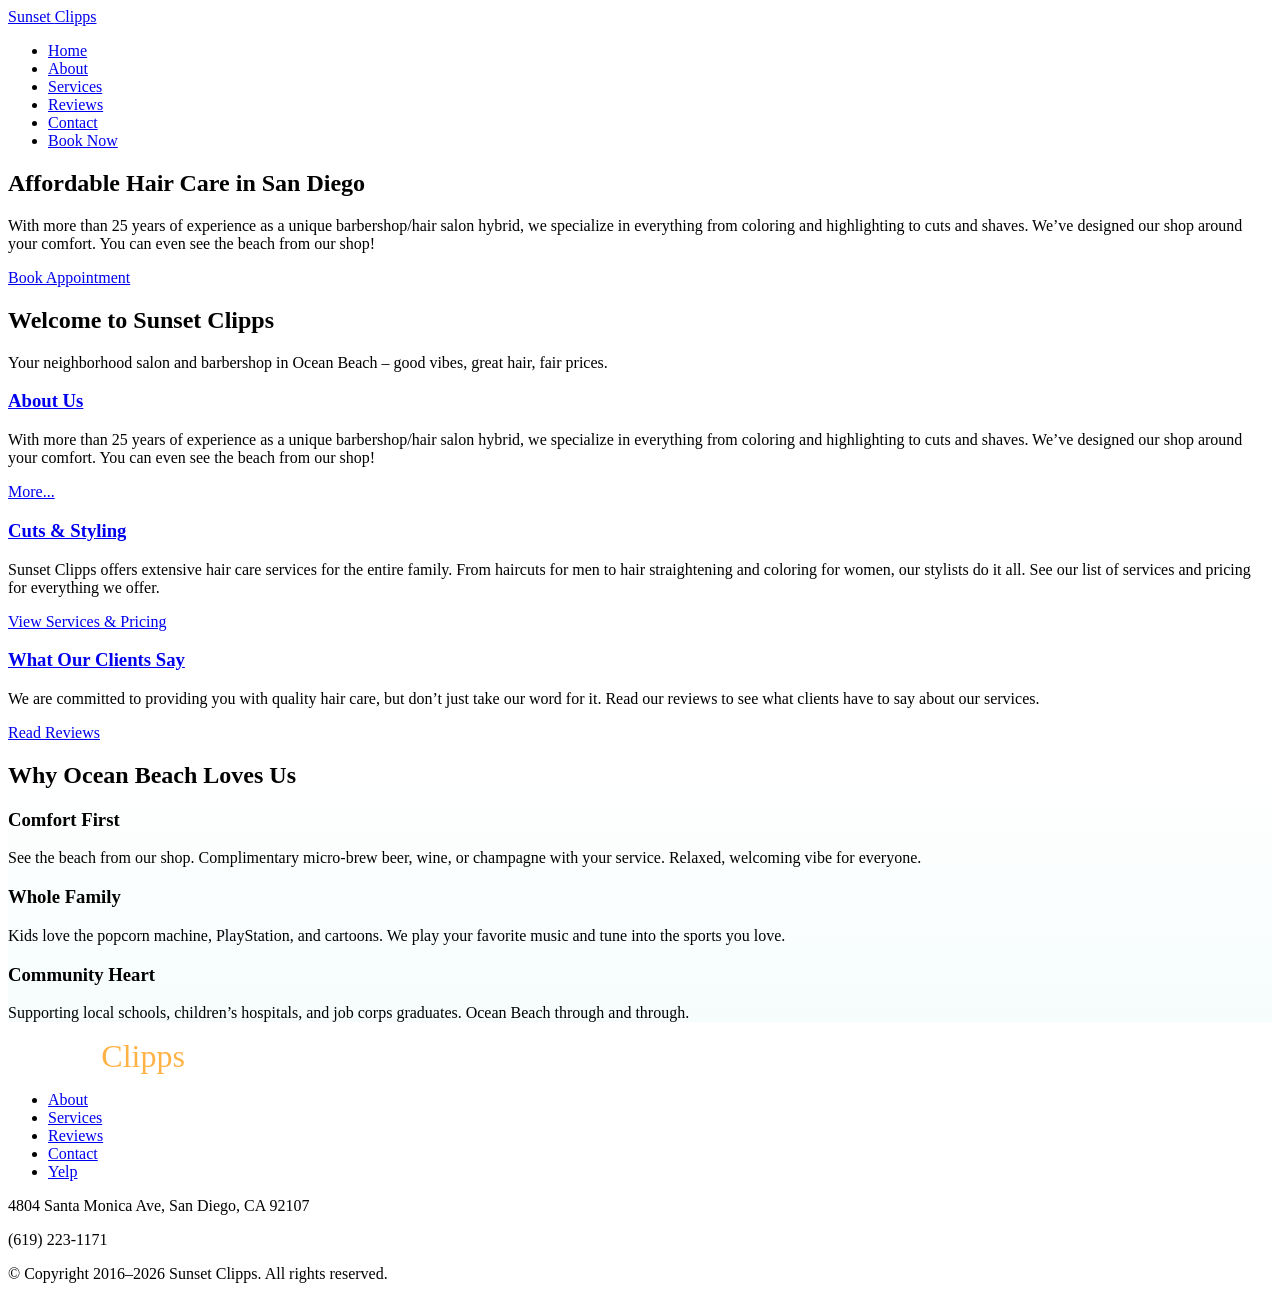
==== index.html @ 861f136c "Add Sunset Clipps website source files (HTML, CSS, JS)" ====
<!DOCTYPE html>
<html lang="en">
<head>
  <meta charset="UTF-8">
  <meta name="viewport" content="width=device-width, initial-scale=1.0">
  <title>Sunset Clipps | Affordable Hair Care in Ocean Beach, San Diego</title>
  <meta name="description" content="Sunset Clipps – Unique barbershop/hair salon hybrid in Ocean Beach, San Diego. Expert cuts, color, and styling for the whole family. See the beach from our shop!">
  <link rel="stylesheet" href="styles.css">
</head>
<body>
  <header>
    <nav>
      <a href="index.html" class="logo">Sunset <span>Clipps</span></a>
      <ul class="nav-links">
        <li><a href="index.html" class="active">Home</a></li>
        <li><a href="about.html">About</a></li>
        <li><a href="services.html">Services</a></li>
        <li><a href="reviews.html">Reviews</a></li>
        <li><a href="contact.html">Contact</a></li>
        <li><a href="https://squareup.com/appointments/book/OU84EJ/sunset-clipps" class="cta-btn" target="_blank">Book Now</a></li>
      </ul>
      <div class="hamburger">
        <span></span>
        <span></span>
        <span></span>
      </div>
    </nav>
  </header>

  <section class="hero">
    <div>
      <h1>Affordable Hair Care in San Diego</h1>
      <p>With more than 25 years of experience as a unique barbershop/hair salon hybrid, we specialize in everything from coloring and highlighting to cuts and shaves. We’ve designed our shop around your comfort. You can even see the beach from our shop!</p>
      <a href="https://squareup.com/appointments/book/OU84EJ/sunset-clipps" class="cta-btn" target="_blank">Book Appointment</a>
    </div>
  </section>

  <section>
    <h2 class="section-title">Welcome to Sunset Clipps</h2>
    <p class="section-subtitle">Your neighborhood salon and barbershop in Ocean Beach – good vibes, great hair, fair prices.</p>
    
    <div class="cards">
      <div class="card">
        <h3><a href="about.html">About Us</a></h3>
        <p>With more than 25 years of experience as a unique barbershop/hair salon hybrid, we specialize in everything from coloring and highlighting to cuts and shaves. We’ve designed our shop around your comfort. You can even see the beach from our shop!</p>
        <a href="about.html">More...</a>
      </div>
      <div class="card">
        <h3><a href="services.html">Cuts & Styling</a></h3>
        <p>Sunset Clipps offers extensive hair care services for the entire family. From haircuts for men to hair straightening and coloring for women, our stylists do it all. See our list of services and pricing for everything we offer.</p>
        <a href="services.html">View Services & Pricing</a>
      </div>
      <div class="card">
        <h3><a href="reviews.html">What Our Clients Say</a></h3>
        <p>We are committed to providing you with quality hair care, but don’t just take our word for it. Read our reviews to see what clients have to say about our services.</p>
        <a href="reviews.html">Read Reviews</a>
      </div>
    </div>
  </section>

  <section style="background: linear-gradient(180deg, transparent, rgba(78, 205, 196, 0.05));">
    <h2 class="section-title">Why Ocean Beach Loves Us</h2>
    <div class="cards">
      <div class="card">
        <h3>Comfort First</h3>
        <p>See the beach from our shop. Complimentary micro-brew beer, wine, or champagne with your service. Relaxed, welcoming vibe for everyone.</p>
      </div>
      <div class="card">
        <h3>Whole Family</h3>
        <p>Kids love the popcorn machine, PlayStation, and cartoons. We play your favorite music and tune into the sports you love.</p>
      </div>
      <div class="card">
        <h3>Community Heart</h3>
        <p>Supporting local schools, children’s hospitals, and job corps graduates. Ocean Beach through and through.</p>
      </div>
    </div>
  </section>

  <footer>
    <div class="footer-content">
      <a href="index.html" class="logo" style="color: white; font-size: 2rem;">Sunset <span style="color: #FFB347;">Clipps</span></a>
      <ul class="footer-links">
        <li><a href="about.html">About</a></li>
        <li><a href="services.html">Services</a></li>
        <li><a href="reviews.html">Reviews</a></li>
        <li><a href="contact.html">Contact</a></li>
        <li><a href="https://www.yelp.com/biz/sunset-clipps-san-diego" target="_blank">Yelp</a></li>
      </ul>
      <p>4804 Santa Monica Ave, San Diego, CA 92107</p>
      <p>(619) 223-1171</p>
      <p>&copy; Copyright 2016–2026 Sunset Clipps. All rights reserved.</p>
    </div>
  </footer>

  <script src="script.js"></script>
</body>
</html>
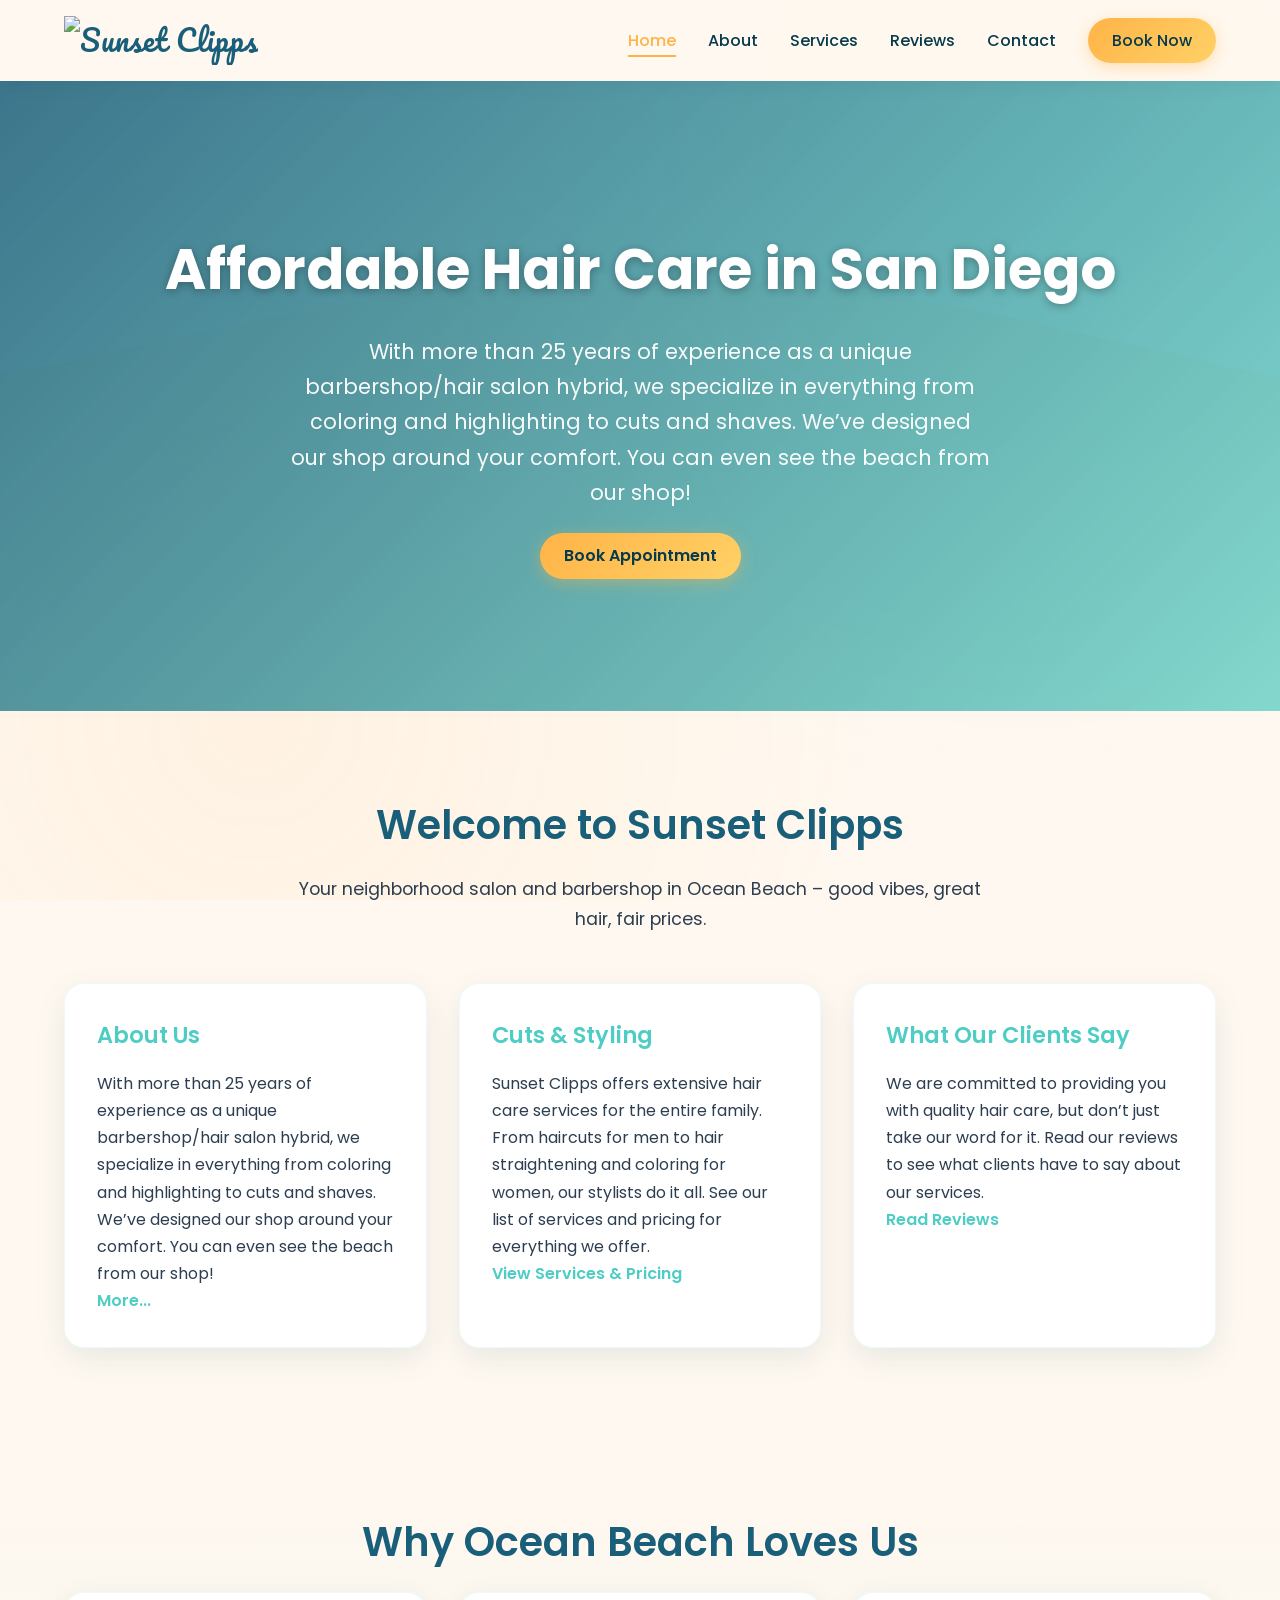
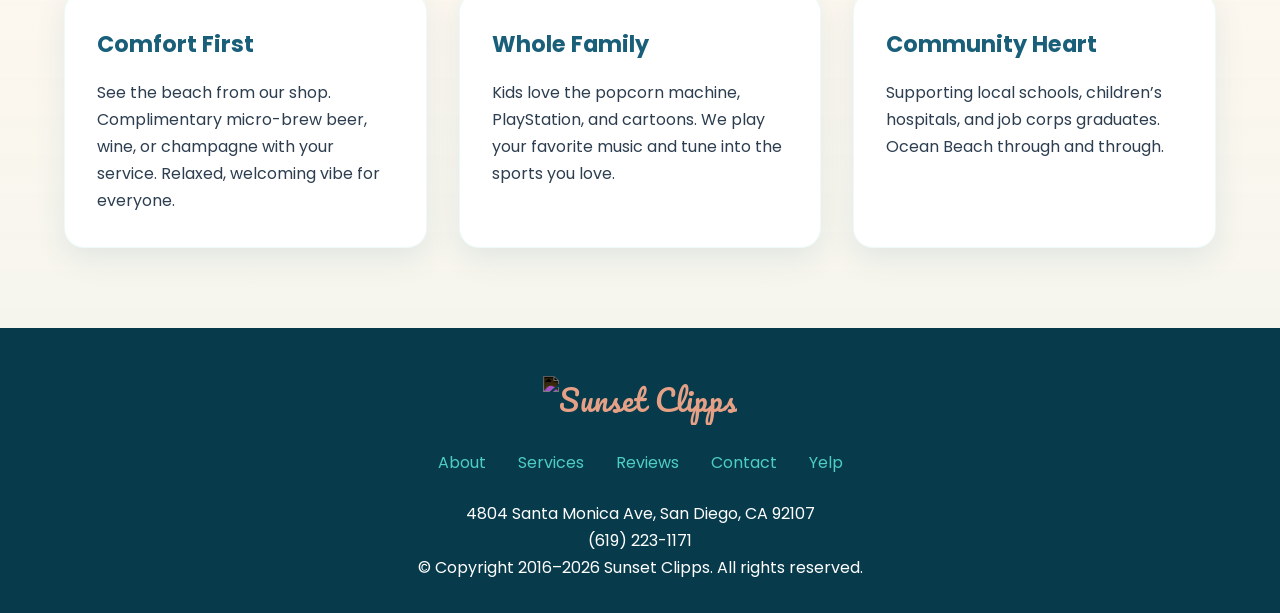
==== commit 663a4c32: "Replace text logos with original Sunset Clipps logo image" ====
--- a/index.html
+++ b/index.html
@@ -10,7 +10,7 @@
 <body>
   <header>
     <nav>
-      <a href="index.html" class="logo">Sunset <span>Clipps</span></a>
+      <a href="index.html" class="logo"><img src="https://www.sunsetclipps.com/images/logo_sunsetclips360.png" alt="Sunset Clipps" style="height: 50px; width: auto;"></a>
       <ul class="nav-links">
         <li><a href="index.html" class="active">Home</a></li>
         <li><a href="about.html">About</a></li>
@@ -78,7 +78,7 @@
 
   <footer>
     <div class="footer-content">
-      <a href="index.html" class="logo" style="color: white; font-size: 2rem;">Sunset <span style="color: #FFB347;">Clipps</span></a>
+      <a href="index.html" class="logo"><img src="https://www.sunsetclipps.com/images/logo_sunsetclips360.png" alt="Sunset Clipps" style="height: 60px; width: auto; filter: invert(1);"></a>
       <ul class="footer-links">
         <li><a href="about.html">About</a></li>
         <li><a href="services.html">Services</a></li>
--- a/styles.css
+++ b/styles.css
@@ -0,0 +1,385 @@
+@import url('https://fonts.googleapis.com/css2?family=Poppins:wght@300;400;500;600;700&family=Pacifico&display=swap');
+
+:root {
+  --ocean: #1A5F7A;
+  --teal: #4ECDC4;
+  --sunset: #FFB347;
+  --gold: #FFD166;
+  --sand: #FFF8F0;
+  --deep: #073B4C;
+  --text: #2C3E50;
+  --light: #F8F9FA;
+  --white: #FFFFFF;
+  --shadow: 0 10px 30px rgba(26, 95, 122, 0.1);
+  --radius: 20px;
+}
+
+* {
+  margin: 0;
+  padding: 0;
+  box-sizing: border-box;
+}
+
+body {
+  font-family: 'Poppins', sans-serif;
+  background: var(--sand);
+  color: var(--text);
+  line-height: 1.7;
+  overflow-x: hidden;
+}
+
+/* Subtle beachy background pattern */
+body::before {
+  content: '';
+  position: fixed;
+  top: 0;
+  left: 0;
+  width: 100%;
+  height: 100%;
+  background: radial-gradient(circle at 20% 80%, rgba(255, 179, 71, 0.08) 0%, transparent 50%),
+              radial-gradient(circle at 80% 20%, rgba(78, 205, 196, 0.08) 0%, transparent 50%);
+  pointer-events: none;
+  z-index: -1;
+}
+
+/* Header */
+header {
+  background: rgba(255, 248, 240, 0.95);
+  backdrop-filter: blur(10px);
+  position: sticky;
+  top: 0;
+  z-index: 1000;
+  box-shadow: 0 2px 20px rgba(0,0,0,0.05);
+}
+
+nav {
+  display: flex;
+  justify-content: space-between;
+  align-items: center;
+  padding: 1rem 5%;
+  max-width: 1400px;
+  margin: 0 auto;
+}
+
+.logo {
+  font-family: 'Pacifico', cursive;
+  font-size: 1.8rem;
+  color: var(--ocean);
+  text-decoration: none;
+  letter-spacing: 1px;
+}
+
+.logo span {
+  color: var(--sunset);
+}
+
+.nav-links {
+  display: flex;
+  list-style: none;
+  gap: 2rem;
+}
+
+.nav-links a {
+  text-decoration: none;
+  color: var(--deep);
+  font-weight: 500;
+  transition: color 0.3s;
+  position: relative;
+}
+
+.nav-links a:hover,
+.nav-links a.active {
+  color: var(--sunset);
+}
+
+.nav-links a::after {
+  content: '';
+  position: absolute;
+  width: 0;
+  height: 2px;
+  bottom: -5px;
+  left: 0;
+  background: var(--sunset);
+  transition: width 0.3s;
+}
+
+.nav-links a:hover::after,
+.nav-links a.active::after {
+  width: 100%;
+}
+
+.cta-btn {
+  background: linear-gradient(135deg, var(--sunset), var(--gold));
+  color: var(--deep);
+  padding: 0.7rem 1.5rem;
+  border-radius: 50px;
+  text-decoration: none;
+  font-weight: 600;
+  transition: transform 0.3s, box-shadow 0.3s;
+  box-shadow: 0 4px 15px rgba(255, 179, 71, 0.4);
+}
+
+.cta-btn:hover {
+  transform: translateY(-2px);
+  box-shadow: 0 6px 20px rgba(255, 179, 71, 0.5);
+}
+
+.hamburger {
+  display: none;
+  flex-direction: column;
+  cursor: pointer;
+  gap: 5px;
+}
+
+.hamburger span {
+  width: 25px;
+  height: 3px;
+  background: var(--ocean);
+  border-radius: 2px;
+  transition: 0.3s;
+}
+
+/* Hero */
+.hero {
+  background: linear-gradient(135deg, rgba(26, 95, 122, 0.85), rgba(78, 205, 196, 0.7)),
+              url('data:image/svg+xml,<svg xmlns="http://www.w3.org/2000/svg" viewBox="0 0 1440 320"><path fill="%23FFB347" fill-opacity="0.1" d="M0,96L48,112C96,128,192,160,288,160C384,160,480,128,576,112C672,96,768,96,864,112C960,128,1056,160,1152,165.3C1248,171,1344,149,1392,138.7L1440,128L1440,320L1392,320C1344,320,1248,320,1152,320C1056,320,960,320,864,320C768,320,672,320,576,320C480,320,384,320,288,320C192,320,96,320,48,320L0,320Z"></path></svg>');
+  background-size: cover;
+  background-position: center;
+  min-height: 70vh;
+  display: flex;
+  align-items: center;
+  justify-content: center;
+  text-align: center;
+  color: white;
+  padding: 4rem 1rem;
+  position: relative;
+}
+
+.hero h1 {
+  font-size: 3.5rem;
+  font-weight: 700;
+  margin-bottom: 1rem;
+  text-shadow: 0 2px 10px rgba(0,0,0,0.3);
+}
+
+.hero p {
+  font-size: 1.3rem;
+  max-width: 700px;
+  margin: 0 auto 2rem;
+  opacity: 0.95;
+}
+
+/* Sections */
+section {
+  padding: 5rem 5%;
+  max-width: 1400px;
+  margin: 0 auto;
+}
+
+.section-title {
+  text-align: center;
+  font-size: 2.5rem;
+  color: var(--ocean);
+  margin-bottom: 1rem;
+  font-weight: 600;
+}
+
+.section-subtitle {
+  text-align: center;
+  color: var(--text);
+  max-width: 700px;
+  margin: 0 auto 3rem;
+  font-size: 1.1rem;
+}
+
+/* Cards */
+.cards {
+  display: grid;
+  grid-template-columns: repeat(auto-fit, minmax(300px, 1fr));
+  gap: 2rem;
+}
+
+.card {
+  background: var(--white);
+  border-radius: var(--radius);
+  padding: 2rem;
+  box-shadow: var(--shadow);
+  transition: transform 0.3s, box-shadow 0.3s;
+  border: 1px solid rgba(78, 205, 196, 0.1);
+}
+
+.card:hover {
+  transform: translateY(-8px);
+  box-shadow: 0 20px 40px rgba(26, 95, 122, 0.15);
+}
+
+.card h3 {
+  color: var(--ocean);
+  margin-bottom: 1rem;
+  font-size: 1.4rem;
+}
+
+.card a {
+  color: var(--teal);
+  font-weight: 600;
+  text-decoration: none;
+}
+
+.card a:hover {
+  color: var(--sunset);
+}
+
+/* Services Table */
+.services-table {
+  width: 100%;
+  border-collapse: collapse;
+  background: white;
+  border-radius: var(--radius);
+  overflow: hidden;
+  box-shadow: var(--shadow);
+  margin: 2rem 0;
+}
+
+.services-table th,
+.services-table td {
+  padding: 1rem 1.5rem;
+  text-align: left;
+  border-bottom: 1px solid #eee;
+}
+
+.services-table th {
+  background: linear-gradient(135deg, var(--ocean), var(--teal));
+  color: white;
+  font-weight: 600;
+}
+
+.services-table tr:hover {
+  background: rgba(78, 205, 196, 0.05);
+}
+
+/* Contact Form */
+.contact-form {
+  max-width: 600px;
+  margin: 0 auto;
+  background: white;
+  padding: 2.5rem;
+  border-radius: var(--radius);
+  box-shadow: var(--shadow);
+}
+
+.form-group {
+  margin-bottom: 1.5rem;
+}
+
+.form-group label {
+  display: block;
+  margin-bottom: 0.5rem;
+  font-weight: 500;
+  color: var(--ocean);
+}
+
+.form-group input,
+.form-group textarea {
+  width: 100%;
+  padding: 0.9rem;
+  border: 2px solid #e0e0e0;
+  border-radius: 12px;
+  font-family: inherit;
+  font-size: 1rem;
+  transition: border-color 0.3s;
+}
+
+.form-group input:focus,
+.form-group textarea:focus {
+  outline: none;
+  border-color: var(--teal);
+}
+
+.form-group textarea {
+  resize: vertical;
+  min-height: 120px;
+}
+
+/* Footer */
+footer {
+  background: var(--deep);
+  color: white;
+  padding: 3rem 5% 2rem;
+  text-align: center;
+}
+
+.footer-content {
+  max-width: 1400px;
+  margin: 0 auto;
+}
+
+.footer-links {
+  display: flex;
+  justify-content: center;
+  gap: 2rem;
+  list-style: none;
+  margin: 1.5rem 0;
+  flex-wrap: wrap;
+}
+
+.footer-links a {
+  color: var(--teal);
+  text-decoration: none;
+}
+
+.footer-links a:hover {
+  color: var(--sunset);
+}
+
+/* Responsive */
+@media (max-width: 768px) {
+  .nav-links {
+    position: fixed;
+    top: 70px;
+    right: -100%;
+    background: white;
+    flex-direction: column;
+    width: 250px;
+    padding: 2rem;
+    box-shadow: -5px 0 20px rgba(0,0,0,0.1);
+    transition: right 0.3s;
+    height: calc(100vh - 70px);
+  }
+
+  .nav-links.active {
+    right: 0;
+  }
+
+  .hamburger {
+    display: flex;
+  }
+
+  .hero h1 {
+    font-size: 2.5rem;
+  }
+
+  .section-title {
+    font-size: 2rem;
+  }
+}
+
+/* Groovy accents */
+.wave {
+  position: absolute;
+  bottom: 0;
+  left: 0;
+  width: 100%;
+  overflow: hidden;
+  line-height: 0;
+}
+
+.wave svg {
+  position: relative;
+  display: block;
+  width: calc(100% + 1.3px);
+  height: 60px;
+}
+
+.wave .shape-fill {
+  fill: var(--sand);
+}
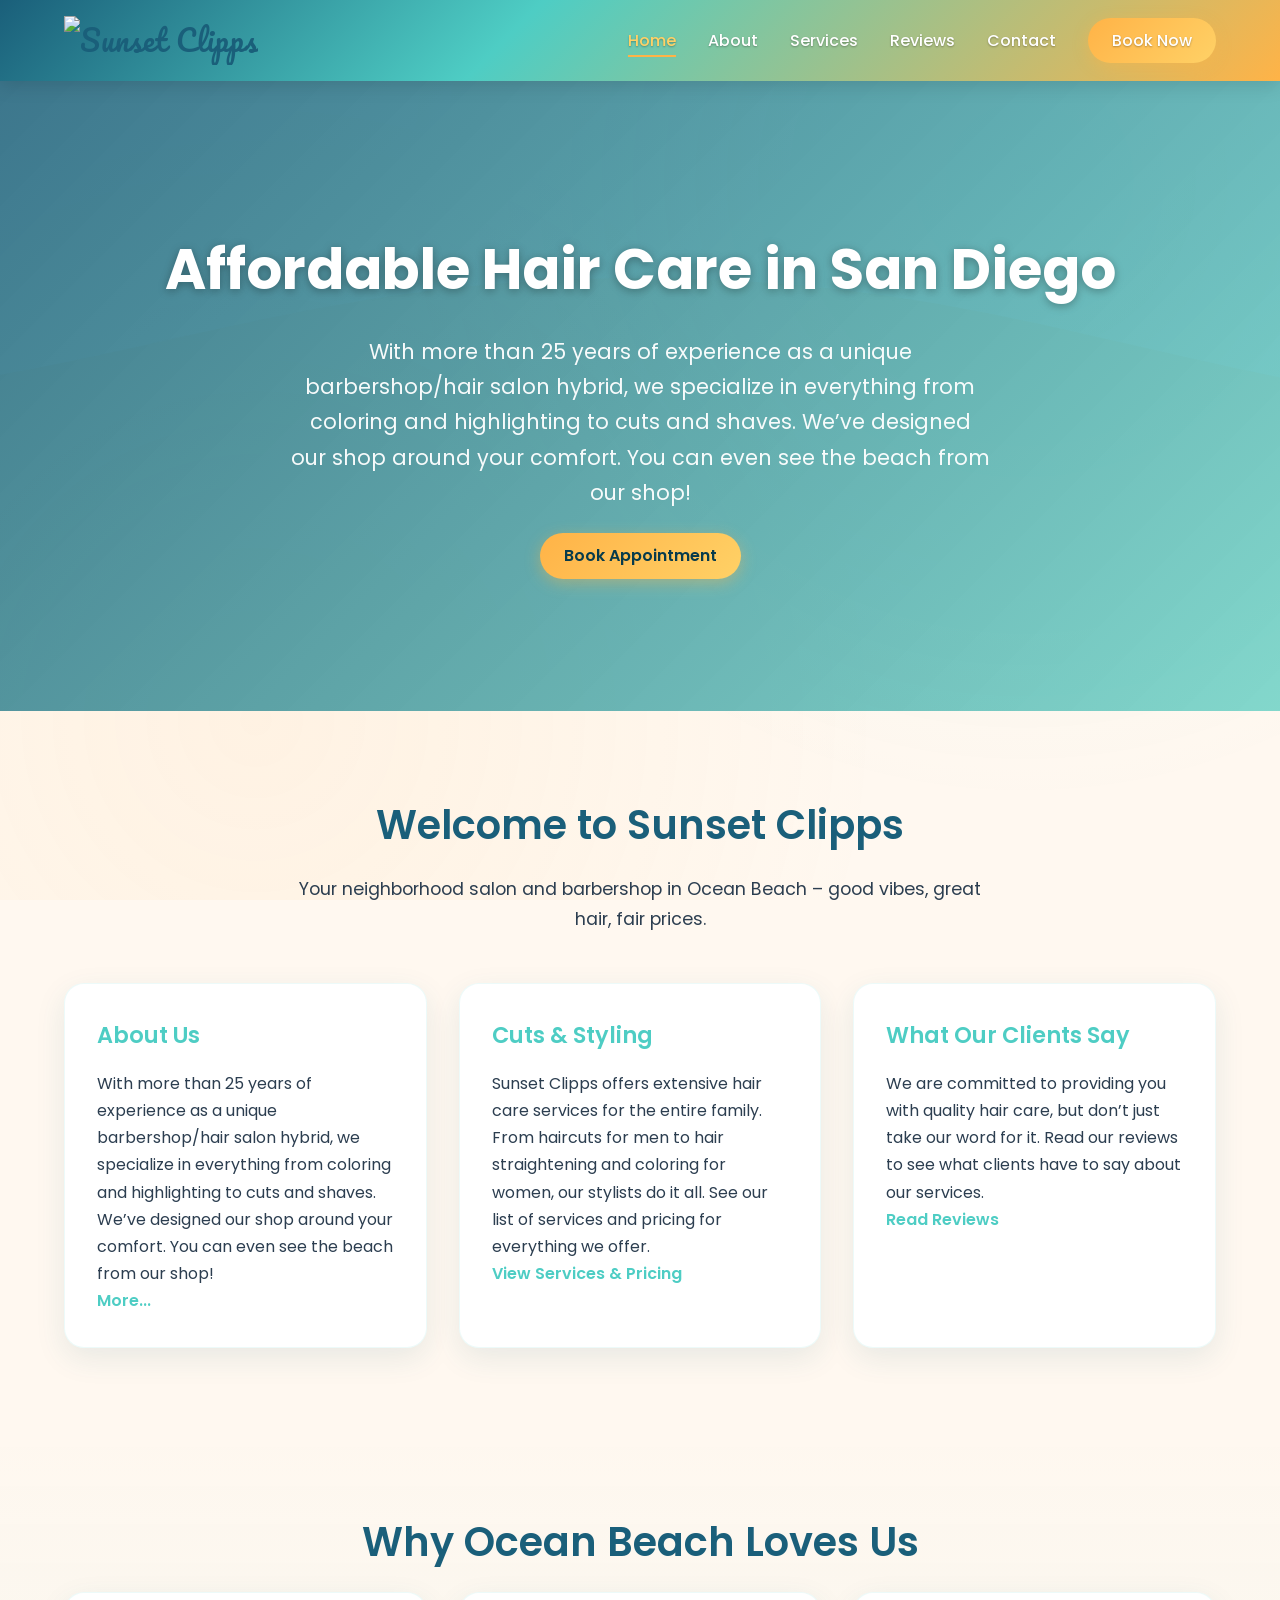
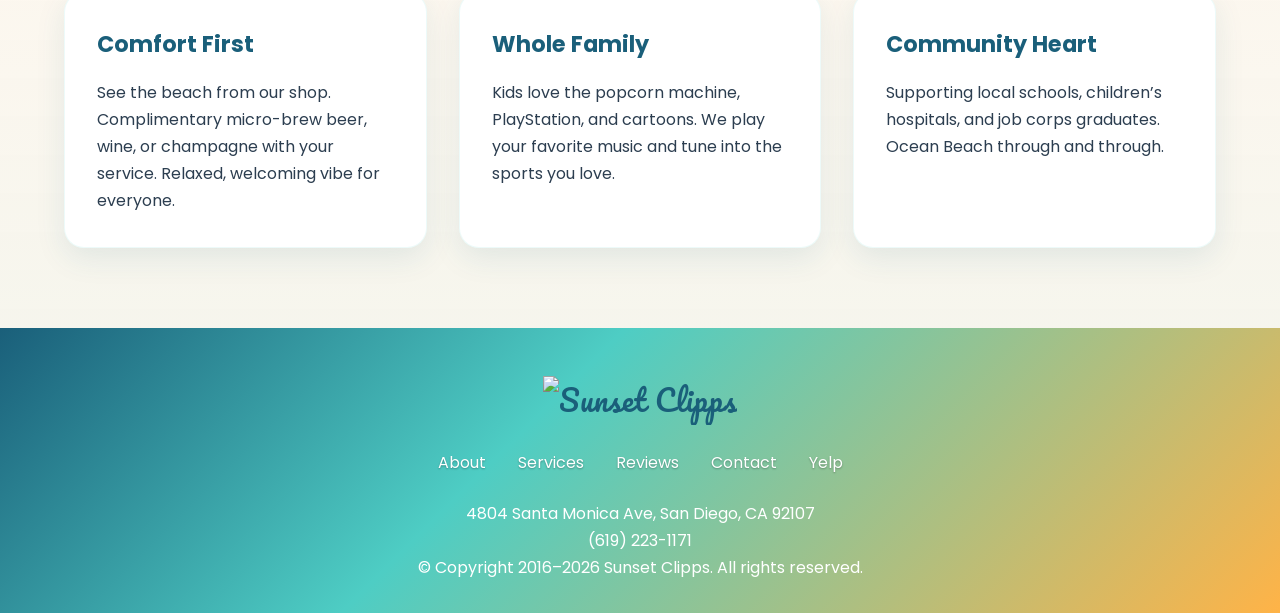
==== commit d9e396a8: "Remove invert filter from footer logos for better visibility on gradient" ====
--- a/index.html
+++ b/index.html
@@ -78,7 +78,7 @@
 
   <footer>
     <div class="footer-content">
-      <a href="index.html" class="logo"><img src="https://www.sunsetclipps.com/images/logo_sunsetclips360.png" alt="Sunset Clipps" style="height: 60px; width: auto; filter: invert(1);"></a>
+      <a href="index.html" class="logo"><img src="https://www.sunsetclipps.com/images/logo_sunsetclips360.png" alt="Sunset Clipps" style="height: 60px; width: auto;"></a>
       <ul class="footer-links">
         <li><a href="about.html">About</a></li>
         <li><a href="services.html">Services</a></li>
--- a/styles.css
+++ b/styles.css
@@ -44,12 +44,11 @@
 
 /* Header */
 header {
-  background: rgba(255, 248, 240, 0.95);
-  backdrop-filter: blur(10px);
+  background: linear-gradient(135deg, #1A5F7A 0%, #4ECDC4 40%, #FFB347 100%);
   position: sticky;
   top: 0;
   z-index: 1000;
-  box-shadow: 0 2px 20px rgba(0,0,0,0.05);
+  box-shadow: 0 2px 20px rgba(0,0,0,0.15);
 }
 
 nav {
@@ -81,15 +80,16 @@
 
 .nav-links a {
   text-decoration: none;
-  color: var(--deep);
+  color: white;
   font-weight: 500;
   transition: color 0.3s;
   position: relative;
+  text-shadow: 0 1px 2px rgba(0,0,0,0.3);
 }
 
 .nav-links a:hover,
 .nav-links a.active {
-  color: var(--sunset);
+  color: #FFD166;
 }
 
 .nav-links a::after {
@@ -134,7 +134,7 @@
 .hamburger span {
   width: 25px;
   height: 3px;
-  background: var(--ocean);
+  background: white;
   border-radius: 2px;
   transition: 0.3s;
 }
@@ -302,7 +302,7 @@
 
 /* Footer */
 footer {
-  background: var(--deep);
+  background: linear-gradient(135deg, #1A5F7A 0%, #4ECDC4 40%, #FFB347 100%);
   color: white;
   padding: 3rem 5% 2rem;
   text-align: center;
@@ -323,12 +323,13 @@
 }
 
 .footer-links a {
-  color: var(--teal);
-  text-decoration: none;
+  color: white;
+  text-decoration: none;
+  text-shadow: 0 1px 2px rgba(0,0,0,0.3);
 }
 
 .footer-links a:hover {
-  color: var(--sunset);
+  color: #FFD166;
 }
 
 /* Responsive */
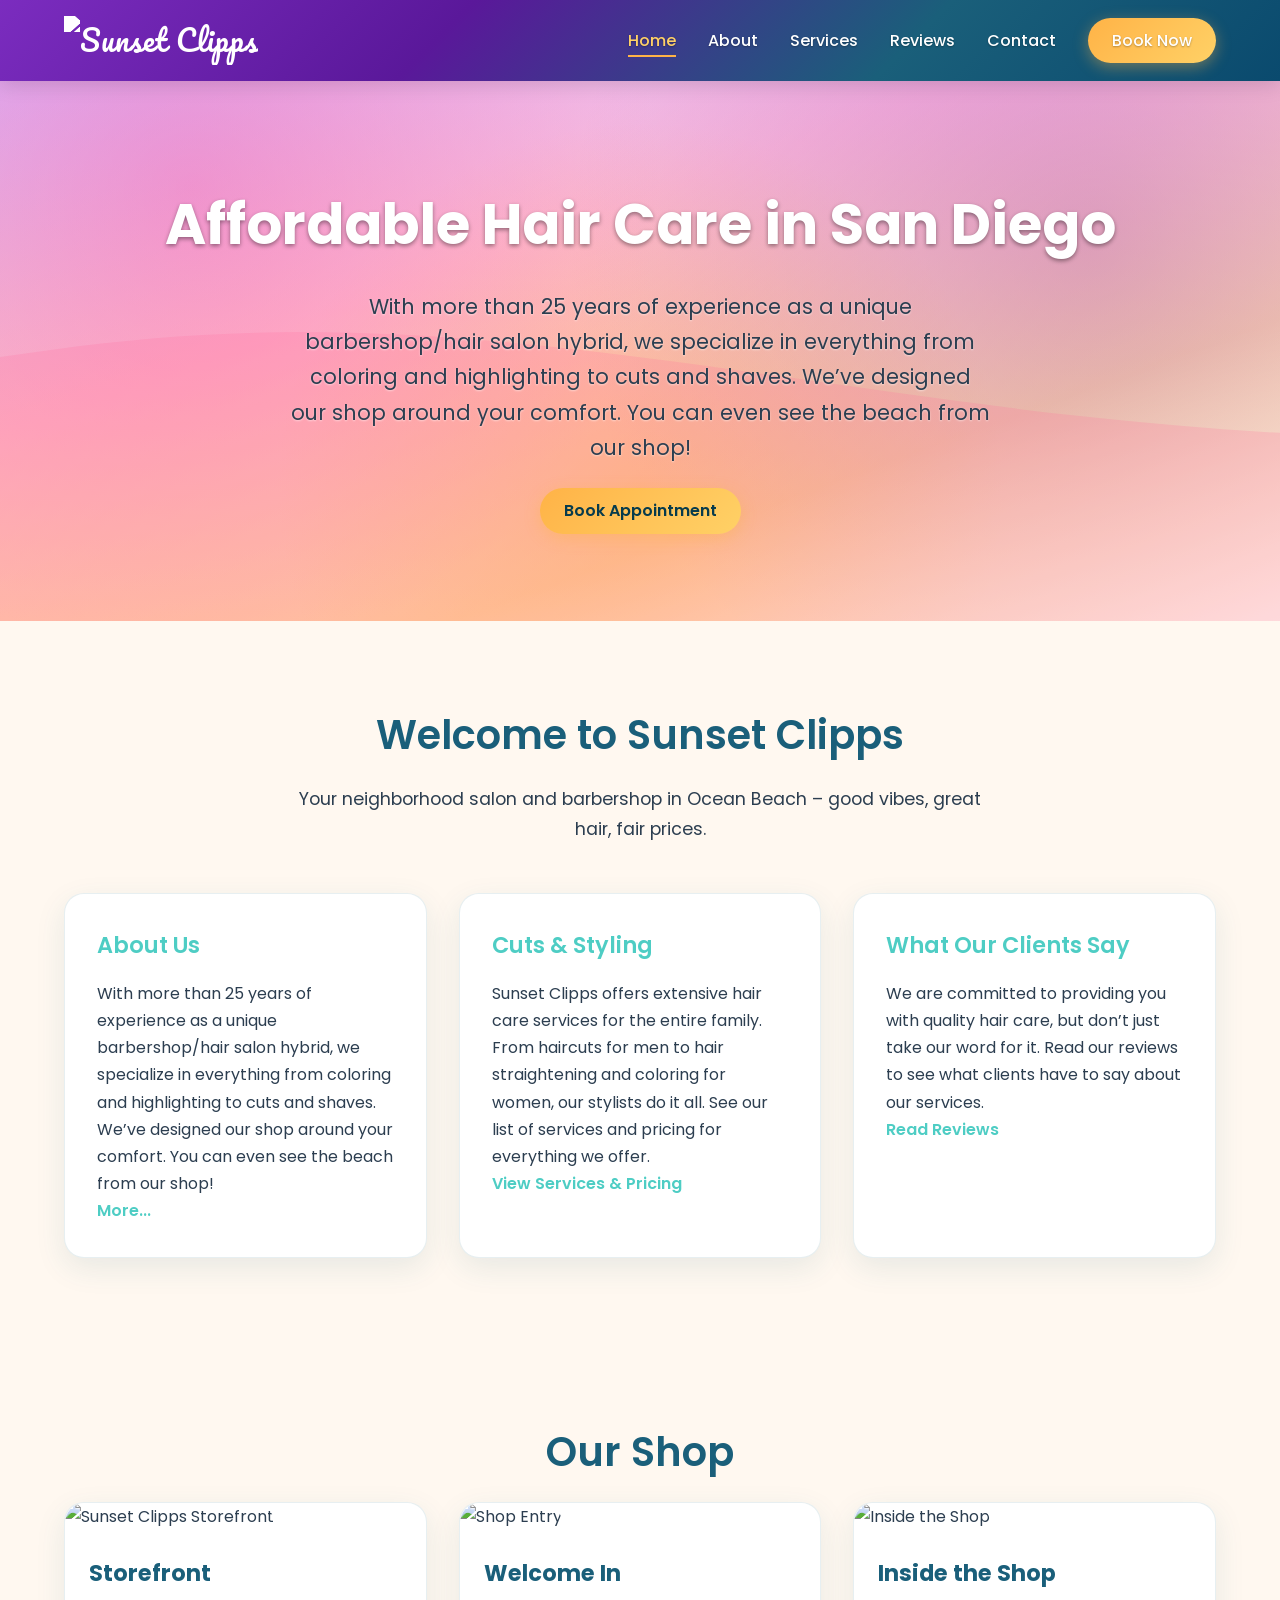
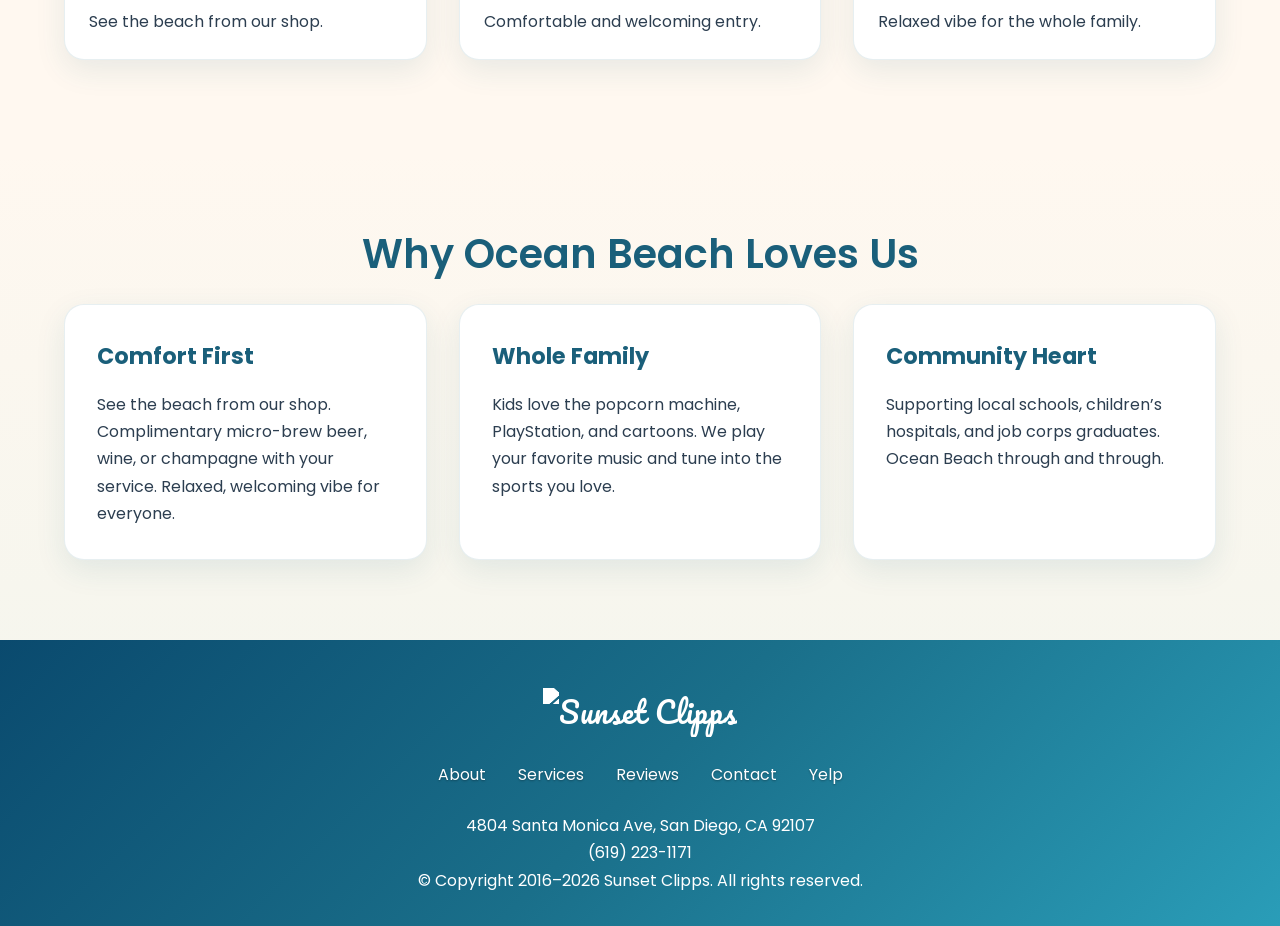
==== commit 0c6dd194: "Add original homepage photos in similar layout" ====
--- a/index.html
+++ b/index.html
@@ -58,6 +58,33 @@
     </div>
   </section>
 
+  <section>
+    <h2 class="section-title">Our Shop</h2>
+    <div class="cards">
+      <div class="card" style="padding: 0; overflow: hidden;">
+        <img src="https://www.sunsetclipps.com/wp-content/uploads/2016/08/photo_storefront.jpg" alt="Sunset Clipps Storefront" style="width: 100%; height: 200px; object-fit: cover; border-radius: 20px 20px 0 0;">
+        <div style="padding: 1.5rem;">
+          <h3>Storefront</h3>
+          <p>See the beach from our shop.</p>
+        </div>
+      </div>
+      <div class="card" style="padding: 0; overflow: hidden;">
+        <img src="https://www.sunsetclipps.com/wp-content/uploads/2016/11/photo_store_entry-1.jpg" alt="Shop Entry" style="width: 100%; height: 200px; object-fit: cover; border-radius: 20px 20px 0 0;">
+        <div style="padding: 1.5rem;">
+          <h3>Welcome In</h3>
+          <p>Comfortable and welcoming entry.</p>
+        </div>
+      </div>
+      <div class="card" style="padding: 0; overflow: hidden;">
+        <img src="https://www.sunsetclipps.com/wp-content/uploads/2016/11/photo_inside_shop.jpg" alt="Inside the Shop" style="width: 100%; height: 200px; object-fit: cover; border-radius: 20px 20px 0 0;">
+        <div style="padding: 1.5rem;">
+          <h3>Inside the Shop</h3>
+          <p>Relaxed vibe for the whole family.</p>
+        </div>
+      </div>
+    </div>
+  </section>
+
   <section style="background: linear-gradient(180deg, transparent, rgba(78, 205, 196, 0.05));">
     <h2 class="section-title">Why Ocean Beach Loves Us</h2>
     <div class="cards">
--- a/styles.css
+++ b/styles.css
@@ -20,31 +20,19 @@
   box-sizing: border-box;
 }
 
+/* Clean background for all pages */
 body {
   font-family: 'Poppins', sans-serif;
-  background: var(--sand);
-  color: var(--text);
+  background: #FFF8F0;
+  color: #2C3E50;
   line-height: 1.7;
   overflow-x: hidden;
-}
-
-/* Subtle beachy background pattern */
-body::before {
-  content: '';
-  position: fixed;
-  top: 0;
-  left: 0;
-  width: 100%;
-  height: 100%;
-  background: radial-gradient(circle at 20% 80%, rgba(255, 179, 71, 0.08) 0%, transparent 50%),
-              radial-gradient(circle at 80% 20%, rgba(78, 205, 196, 0.08) 0%, transparent 50%);
-  pointer-events: none;
-  z-index: -1;
-}
-
-/* Header */
+  position: relative;
+}
+
+/* Header — purple to ocean blue gradient on all pages */
 header {
-  background: linear-gradient(135deg, #1A5F7A 0%, #4ECDC4 40%, #FFB347 100%);
+  background: linear-gradient(135deg, #7B2CBF 0%, #5A189A 35%, #1A5F7A 70%, #0A4A6E 100%);
   position: sticky;
   top: 0;
   z-index: 1000;
@@ -63,9 +51,15 @@
 .logo {
   font-family: 'Pacifico', cursive;
   font-size: 1.8rem;
-  color: var(--ocean);
+  color: white;
   text-decoration: none;
   letter-spacing: 1px;
+}
+
+/* Force white logo on header AND footer across all pages */
+.logo img,
+footer .logo img {
+  filter: brightness(0) invert(1) !important;
 }
 
 .logo span {
@@ -139,34 +133,76 @@
   transition: 0.3s;
 }
 
-/* Hero */
+/* Homepage — groovier background + giant centered palm tree */
 .hero {
-  background: linear-gradient(135deg, rgba(26, 95, 122, 0.85), rgba(78, 205, 196, 0.7)),
-              url('data:image/svg+xml,<svg xmlns="http://www.w3.org/2000/svg" viewBox="0 0 1440 320"><path fill="%23FFB347" fill-opacity="0.1" d="M0,96L48,112C96,128,192,160,288,160C384,160,480,128,576,112C672,96,768,96,864,112C960,128,1056,160,1152,165.3C1248,171,1344,149,1392,138.7L1440,128L1440,320L1392,320C1344,320,1248,320,1152,320C1056,320,960,320,864,320C768,320,672,320,576,320C480,320,384,320,288,320C192,320,96,320,48,320L0,320Z"></path></svg>');
-  background-size: cover;
-  background-position: center;
-  min-height: 70vh;
+  background:
+    linear-gradient(160deg, rgba(157, 78, 221, 0.28) 0%, rgba(255, 107, 157, 0.32) 35%, rgba(255, 179, 71, 0.3) 70%, rgba(255, 248, 240, 0.9) 100%),
+    radial-gradient(circle at 15% 20%, rgba(255, 105, 180, 0.45) 0%, transparent 40%),
+    radial-gradient(circle at 85% 30%, rgba(123, 44, 191, 0.35) 0%, transparent 45%),
+    radial-gradient(circle at 50% 75%, rgba(255, 179, 71, 0.4) 0%, transparent 48%),
+    linear-gradient(180deg, #F8E1FF 0%, #FFE4C4 100%);
+  min-height: 60vh;
   display: flex;
   align-items: center;
   justify-content: center;
   text-align: center;
-  color: white;
+  color: #2C3E50;
   padding: 4rem 1rem;
   position: relative;
+  overflow: hidden;
+}
+
+.hero::after {
+  content: '';
+  position: absolute;
+  top: 35%;
+  left: 50%;
+  transform: translate(-50%, -50%);
+  width: 100vw;
+  height: 80vh;
+  max-width: 1100px;
+  max-height: 900px;
+  background: url('https://www.sunsetclipps.com/images/bg_sunset.jpg') center/contain no-repeat;
+  opacity: 0.35;
+  pointer-events: none;
+  z-index: 0;
+  filter: grayscale(100%) brightness(1.2);
+  mask-image: radial-gradient(ellipse at center, black 35%, transparent 65%);
+  -webkit-mask-image: radial-gradient(ellipse at center, black 35%, transparent 65%);
+}
+
+.hero::before {
+  content: '';
+  position: absolute;
+  top: -40%;
+  left: -40%;
+  width: 180%;
+  height: 180%;
+  background: url("data:image/svg+xml,%3Csvg xmlns='http://www.w3.org/2000/svg' viewBox='0 0 1440 320'%3E%3Cpath fill='%23FF6B9D' fill-opacity='0.2' d='M0,160L48,170.7C96,181,192,203,288,197.3C384,192,480,160,576,154.7C672,149,768,171,864,181.3C960,192,1056,192,1152,176C1248,160,1344,128,1392,112L1440,96L1440,320L1392,320C1344,320,1248,320,1152,320C1056,320,960,320,864,320C768,320,672,320,576,320C480,320,384,320,288,320C192,320,96,320,48,320L0,320Z'%3E%3C/path%3E%3C/svg%3E") bottom/cover no-repeat;
+  pointer-events: none;
+  z-index: 0;
+}
+
+.hero > * {
+  position: relative;
+  z-index: 1;
 }
 
 .hero h1 {
   font-size: 3.5rem;
   font-weight: 700;
   margin-bottom: 1rem;
-  text-shadow: 0 2px 10px rgba(0,0,0,0.3);
+  color: #FFFFFF;
+  text-shadow: 0 2px 4px rgba(0,0,0,0.4);
 }
 
 .hero p {
   font-size: 1.3rem;
   max-width: 700px;
   margin: 0 auto 2rem;
-  opacity: 0.95;
+  color: #2C3E50;
+  opacity: 1;
+  text-shadow: 0 1px 2px rgba(255,255,255,0.5);
 }
 
 /* Sections */
@@ -200,12 +236,12 @@
 }
 
 .card {
-  background: var(--white);
+  background: #FFFFFF;
   border-radius: var(--radius);
   padding: 2rem;
   box-shadow: var(--shadow);
   transition: transform 0.3s, box-shadow 0.3s;
-  border: 1px solid rgba(78, 205, 196, 0.1);
+  border: 1px solid rgba(26, 95, 122, 0.1);
 }
 
 .card:hover {
@@ -233,7 +269,7 @@
 .services-table {
   width: 100%;
   border-collapse: collapse;
-  background: white;
+  background: #FFFFFF;
   border-radius: var(--radius);
   overflow: hidden;
   box-shadow: var(--shadow);
@@ -245,6 +281,7 @@
   padding: 1rem 1.5rem;
   text-align: left;
   border-bottom: 1px solid #eee;
+  color: #2C3E50;
 }
 
 .services-table th {
@@ -254,14 +291,14 @@
 }
 
 .services-table tr:hover {
-  background: rgba(78, 205, 196, 0.05);
+  background: rgba(78, 205, 196, 0.06);
 }
 
 /* Contact Form */
 .contact-form {
   max-width: 600px;
   margin: 0 auto;
-  background: white;
+  background: #FFFFFF;
   padding: 2.5rem;
   border-radius: var(--radius);
   box-shadow: var(--shadow);
@@ -287,6 +324,8 @@
   font-family: inherit;
   font-size: 1rem;
   transition: border-color 0.3s;
+  background: #FFFFFF;
+  color: #2C3E50;
 }
 
 .form-group input:focus,
@@ -302,7 +341,7 @@
 
 /* Footer */
 footer {
-  background: linear-gradient(135deg, #1A5F7A 0%, #4ECDC4 40%, #FFB347 100%);
+  background: linear-gradient(135deg, #0A4A6E 0%, #1A6F8A 50%, #2A9DB8 100%);
   color: white;
   padding: 3rem 5% 2rem;
   text-align: center;
@@ -351,6 +390,16 @@
     right: 0;
   }
 
+  .nav-links a {
+    color: var(--deep);
+    text-shadow: none;
+  }
+
+  .nav-links a:hover,
+  .nav-links a.active {
+    color: var(--ocean);
+  }
+
   .hamburger {
     display: flex;
   }
